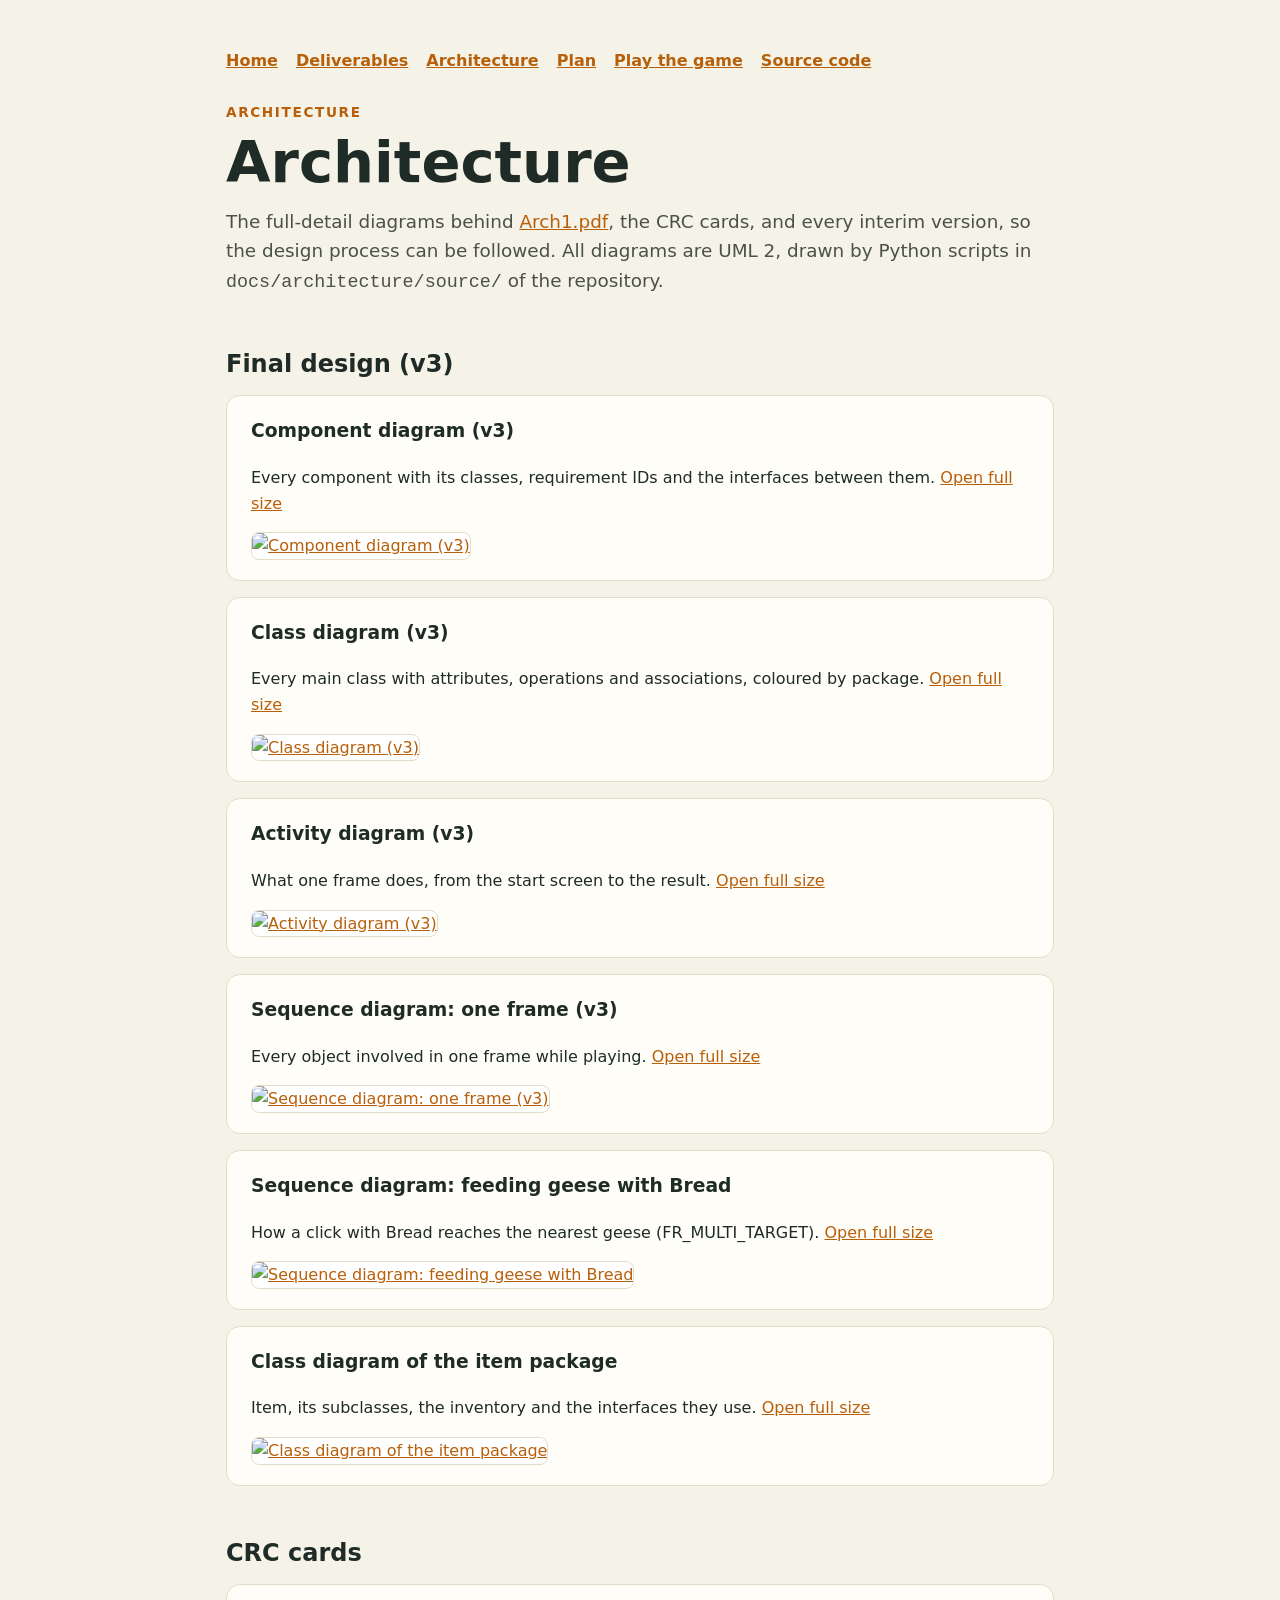
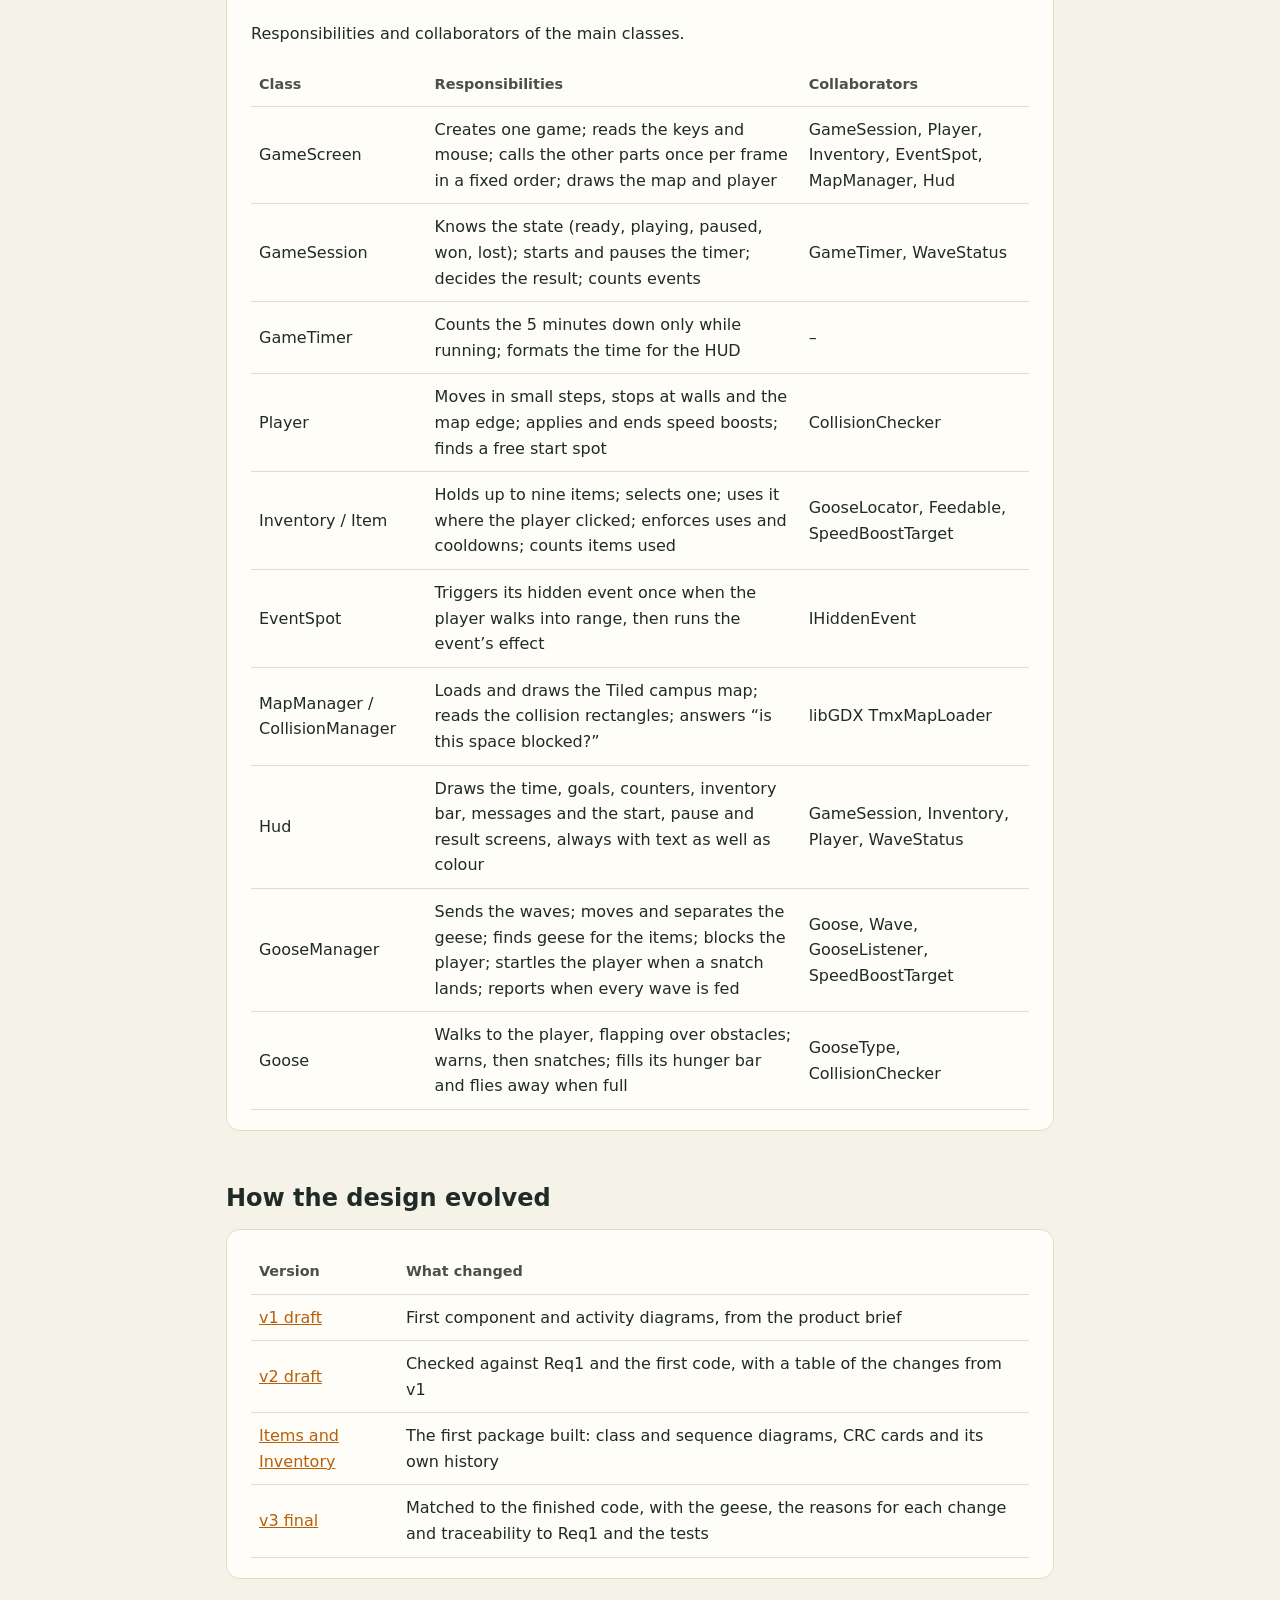
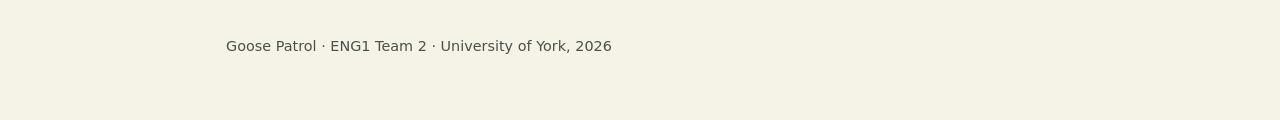
==== website/architecture.html @ 27325edb "Fix the review findings in the documents, licences and website - Arch1 printed at about 90% because " ====
<!doctype html>
<html lang="en">
<head>
  <meta charset="utf-8">
  <meta name="viewport" content="width=device-width, initial-scale=1">
  <title>Architecture · Goose Patrol</title>
  <meta name="description" content="Architecture of Goose Patrol: full UML diagrams, CRC cards and every interim version.">
  <style>
    :root {
      --bg: #f5f2e8;
      --card: #fffdf7;
      --text: #1e2b26;
      --muted: #4a5149;
      --accent: #b85f0a;
      --line: #e2dccb;
    }
    @media (prefers-color-scheme: dark) {
      :root {
        --bg: #1e2b26;
        --card: #26362f;
        --text: #f5f2e8;
        --muted: #c9d2c5;
        --accent: #f2a541;
        --line: #3a4a42;
      }
    }
    * { box-sizing: border-box; }
    body {
      margin: 0;
      background: var(--bg);
      color: var(--text);
      font-family: system-ui, -apple-system, "Segoe UI", Roboto, Arial, sans-serif;
      line-height: 1.6;
    }
    main { max-width: 860px; margin: 0 auto; padding: 48px 16px 64px; }
    .eyebrow {
      color: var(--accent);
      font-weight: 700;
      letter-spacing: 0.12em;
      text-transform: uppercase;
      font-size: 0.85rem;
      margin: 0;
    }
    h1 { font-size: clamp(2.4rem, 7vw, 3.6rem); line-height: 1.1; margin: 8px 0 12px; }
    h2 { font-size: 1.5rem; margin: 48px 0 12px; }
    .lead { font-size: 1.15rem; color: var(--muted); margin: 0; }
    .card {
      background: var(--card);
      border: 1px solid var(--line);
      border-radius: 14px;
      padding: 20px 24px;
    }
    ul { padding-left: 1.2rem; margin: 0; }
    .team { display: grid; grid-template-columns: repeat(auto-fill, minmax(150px, 1fr)); gap: 12px; padding: 0; list-style: none; }
    .team li { background: var(--card); border: 1px solid var(--line); border-radius: 10px; padding: 12px 16px; font-weight: 600; }
    table { width: 100%; border-collapse: collapse; }
    th, td { text-align: left; padding: 10px 8px; border-bottom: 1px solid var(--line); }
    th { color: var(--muted); font-weight: 600; font-size: 0.9rem; }
    .soon { color: var(--muted); font-style: italic; }
    a { color: var(--accent); }
    footer { margin-top: 56px; color: var(--muted); font-size: 0.9rem; }
    nav { display: flex; flex-wrap: wrap; gap: 8px 18px; margin: 0 0 28px; font-weight: 600; }
    .quick { display: grid; grid-template-columns: repeat(auto-fill, minmax(220px, 1fr)); gap: 12px; margin-top: 24px; }
    .quick a { display: block; background: var(--card); border: 1px solid var(--line); border-radius: 12px; padding: 14px 16px; text-decoration: none; font-weight: 600; }
    .quick span { display: block; color: var(--muted); font-weight: 400; font-size: 0.9rem; }
    img.figure { width: 100%; height: auto; background: #fff; border-radius: 8px; border: 1px solid var(--line); }
  </style>
</head>
<body>
  <main>
    <nav aria-label="Site">
      <a href="index.html">Home</a>
      <a href="index.html#deliverables">Deliverables</a>
      <a href="architecture.html">Architecture</a>
      <a href="plan.html">Plan</a>
      <a href="index.html#play">Play the game</a>
      <a href="https://github.com/E26180/ENG1-GoosePatrol-TeamN">Source code</a>
    </nav>
    <p class="eyebrow">Architecture</p>
    <h1>Architecture</h1>
    <p class="lead">The full-detail diagrams behind <a href="docs/Arch1.pdf">Arch1.pdf</a>, the CRC cards, and every interim version, so the design process can be followed. All diagrams are UML 2, drawn by Python scripts in <code>docs/architecture/source/</code> of the repository.</p>

    <h2>Final design (v3)</h2>
    <div class="card" style="margin-bottom:16px">
      <h3 style="margin-top:0">Component diagram (v3)</h3>
      <p>Every component with its classes, requirement IDs and the interfaces between them. <a href="architecture/final-component.svg">Open full size</a></p>
      <a href="architecture/final-component.svg"><img class="figure" src="architecture/final-component.svg" alt="Component diagram (v3)" loading="lazy"></a>
    </div>
    <div class="card" style="margin-bottom:16px">
      <h3 style="margin-top:0">Class diagram (v3)</h3>
      <p>Every main class with attributes, operations and associations, coloured by package. <a href="architecture/final-class.svg">Open full size</a></p>
      <a href="architecture/final-class.svg"><img class="figure" src="architecture/final-class.svg" alt="Class diagram (v3)" loading="lazy"></a>
    </div>
    <div class="card" style="margin-bottom:16px">
      <h3 style="margin-top:0">Activity diagram (v3)</h3>
      <p>What one frame does, from the start screen to the result. <a href="architecture/final-activity.svg">Open full size</a></p>
      <a href="architecture/final-activity.svg"><img class="figure" src="architecture/final-activity.svg" alt="Activity diagram (v3)" loading="lazy"></a>
    </div>
    <div class="card" style="margin-bottom:16px">
      <h3 style="margin-top:0">Sequence diagram: one frame (v3)</h3>
      <p>Every object involved in one frame while playing. <a href="architecture/final-sequence.svg">Open full size</a></p>
      <a href="architecture/final-sequence.svg"><img class="figure" src="architecture/final-sequence.svg" alt="Sequence diagram: one frame (v3)" loading="lazy"></a>
    </div>
    <div class="card" style="margin-bottom:16px">
      <h3 style="margin-top:0">Sequence diagram: feeding geese with Bread</h3>
      <p>How a click with Bread reaches the nearest geese (FR_MULTI_TARGET). <a href="architecture/items-sequence.svg">Open full size</a></p>
      <a href="architecture/items-sequence.svg"><img class="figure" src="architecture/items-sequence.svg" alt="Sequence diagram: feeding geese with Bread" loading="lazy"></a>
    </div>
    <div class="card" style="margin-bottom:16px">
      <h3 style="margin-top:0">Class diagram of the item package</h3>
      <p>Item, its subclasses, the inventory and the interfaces they use. <a href="architecture/items-class.svg">Open full size</a></p>
      <a href="architecture/items-class.svg"><img class="figure" src="architecture/items-class.svg" alt="Class diagram of the item package" loading="lazy"></a>
    </div>

    <h2>CRC cards</h2>
    <div class="card">
      <p>Responsibilities and collaborators of the main classes.</p>
      <table>
  
  <thead><tr><th>Class</th><th>Responsibilities</th><th>Collaborators</th></tr></thead>
  <tr><td>GameScreen</td><td>Creates one game; reads the keys and mouse; calls the other parts once per frame in a fixed order; draws the map and player</td><td>GameSession, Player, Inventory, EventSpot, MapManager, Hud</td></tr>
  <tr><td>GameSession</td><td>Knows the state (ready, playing, paused, won, lost); starts and pauses the timer; decides the result; counts events</td><td>GameTimer, WaveStatus</td></tr>
  <tr><td>GameTimer</td><td>Counts the 5 minutes down only while running; formats the time for the HUD</td><td>&ndash;</td></tr>
  <tr><td>Player</td><td>Moves in small steps, stops at walls and the map edge; applies and ends speed boosts; finds a free start spot</td><td>CollisionChecker</td></tr>
  <tr><td>Inventory / Item</td><td>Holds up to nine items; selects one; uses it where the player clicked; enforces uses and cooldowns; counts items used</td><td>GooseLocator, Feedable, SpeedBoostTarget</td></tr>
  <tr><td>EventSpot</td><td>Triggers its hidden event once when the player walks into range, then runs the event&rsquo;s effect</td><td>IHiddenEvent</td></tr>
  <tr><td>MapManager / CollisionManager</td><td>Loads and draws the Tiled campus map; reads the collision rectangles; answers &ldquo;is this space blocked?&rdquo;</td><td>libGDX TmxMapLoader</td></tr>
  <tr><td>Hud</td><td>Draws the time, goals, counters, inventory bar, messages and the start, pause and result screens, always with text as well as colour</td><td>GameSession, Inventory, Player, WaveStatus</td></tr>
  <tr><td>GooseManager</td><td>Sends the waves; moves and separates the geese; finds geese for the items; blocks the player; startles the player when a snatch lands; reports when every wave is fed</td><td>Goose, Wave, GooseListener, SpeedBoostTarget</td></tr>
  <tr><td>Goose</td><td>Walks to the player, flapping over obstacles; warns, then snatches; fills its hunger bar and flies away when full</td><td>GooseType, CollisionChecker</td></tr>
</table>

    </div>

    <h2>How the design evolved</h2>
    <div class="card">
      <table>
        <thead><tr><th scope="col">Version</th><th scope="col">What changed</th></tr></thead>
        <tbody>
          <tr><td><a href="architecture/v1-draft.pdf">v1 draft</a></td><td>First component and activity diagrams, from the product brief</td></tr>
          <tr><td><a href="architecture/v2-draft.pdf">v2 draft</a></td><td>Checked against Req1 and the first code, with a table of the changes from v1</td></tr>
          <tr><td><a href="architecture/items-subsystem.pdf">Items and Inventory</a></td><td>The first package built: class and sequence diagrams, CRC cards and its own history</td></tr>
          <tr><td><a href="docs/Arch1.pdf">v3 final</a></td><td>Matched to the finished code, with the geese, the reasons for each change and traceability to Req1 and the tests</td></tr>
        </tbody>
      </table>
    </div>

    <footer>Goose Patrol · ENG1 Team 2 · University of York, 2026</footer>
  </main>
</body>
</html>
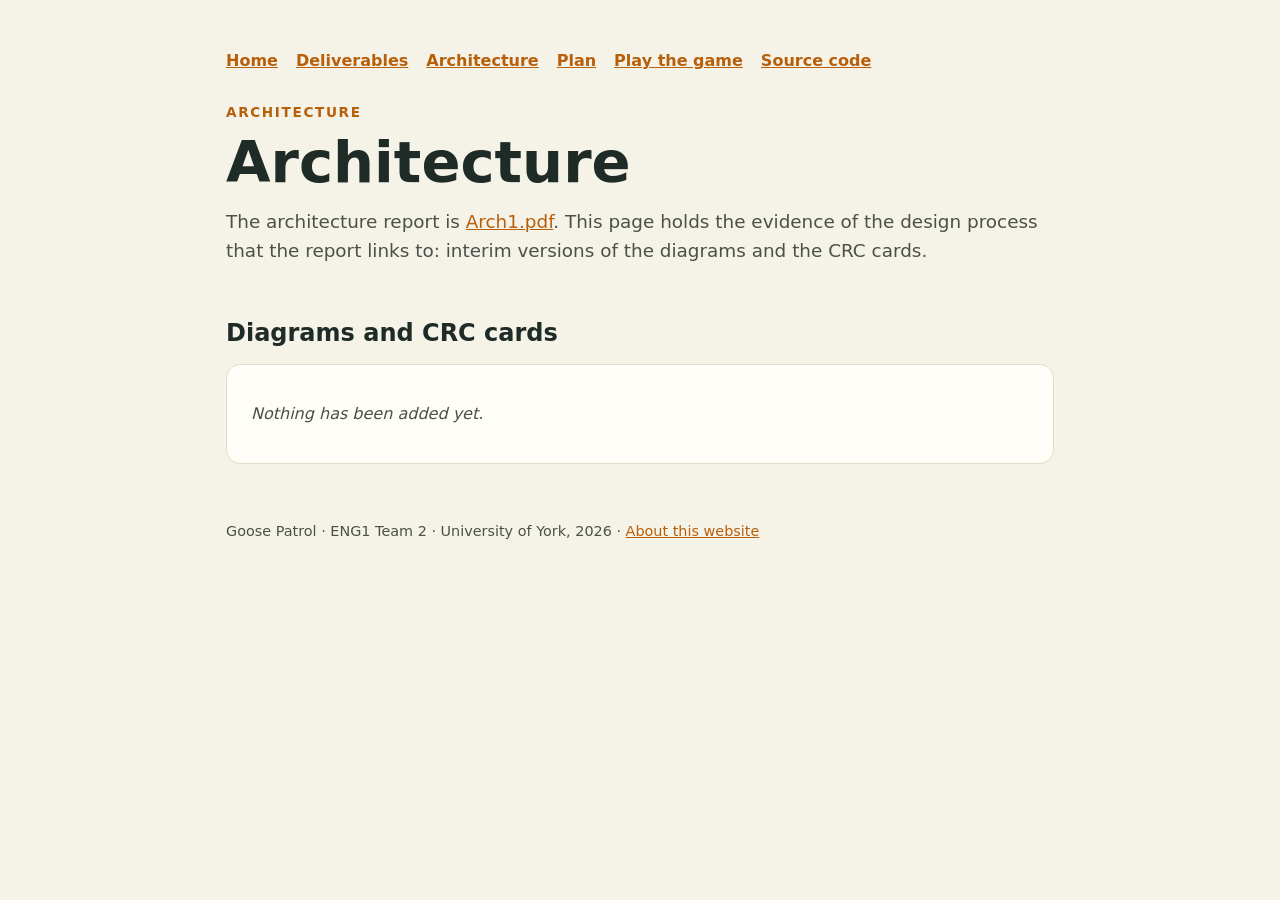
==== commit fd1b7bfa: "Show the team's own diagrams and plan snapshots on the website The architecture and plan pages liste" ====
--- a/website/architecture.html
+++ b/website/architecture.html
@@ -4,67 +4,8 @@
   <meta charset="utf-8">
   <meta name="viewport" content="width=device-width, initial-scale=1">
   <title>Architecture · Goose Patrol</title>
-  <meta name="description" content="Architecture of Goose Patrol: full UML diagrams, CRC cards and every interim version.">
-  <style>
-    :root {
-      --bg: #f5f2e8;
-      --card: #fffdf7;
-      --text: #1e2b26;
-      --muted: #4a5149;
-      --accent: #b85f0a;
-      --line: #e2dccb;
-    }
-    @media (prefers-color-scheme: dark) {
-      :root {
-        --bg: #1e2b26;
-        --card: #26362f;
-        --text: #f5f2e8;
-        --muted: #c9d2c5;
-        --accent: #f2a541;
-        --line: #3a4a42;
-      }
-    }
-    * { box-sizing: border-box; }
-    body {
-      margin: 0;
-      background: var(--bg);
-      color: var(--text);
-      font-family: system-ui, -apple-system, "Segoe UI", Roboto, Arial, sans-serif;
-      line-height: 1.6;
-    }
-    main { max-width: 860px; margin: 0 auto; padding: 48px 16px 64px; }
-    .eyebrow {
-      color: var(--accent);
-      font-weight: 700;
-      letter-spacing: 0.12em;
-      text-transform: uppercase;
-      font-size: 0.85rem;
-      margin: 0;
-    }
-    h1 { font-size: clamp(2.4rem, 7vw, 3.6rem); line-height: 1.1; margin: 8px 0 12px; }
-    h2 { font-size: 1.5rem; margin: 48px 0 12px; }
-    .lead { font-size: 1.15rem; color: var(--muted); margin: 0; }
-    .card {
-      background: var(--card);
-      border: 1px solid var(--line);
-      border-radius: 14px;
-      padding: 20px 24px;
-    }
-    ul { padding-left: 1.2rem; margin: 0; }
-    .team { display: grid; grid-template-columns: repeat(auto-fill, minmax(150px, 1fr)); gap: 12px; padding: 0; list-style: none; }
-    .team li { background: var(--card); border: 1px solid var(--line); border-radius: 10px; padding: 12px 16px; font-weight: 600; }
-    table { width: 100%; border-collapse: collapse; }
-    th, td { text-align: left; padding: 10px 8px; border-bottom: 1px solid var(--line); }
-    th { color: var(--muted); font-weight: 600; font-size: 0.9rem; }
-    .soon { color: var(--muted); font-style: italic; }
-    a { color: var(--accent); }
-    footer { margin-top: 56px; color: var(--muted); font-size: 0.9rem; }
-    nav { display: flex; flex-wrap: wrap; gap: 8px 18px; margin: 0 0 28px; font-weight: 600; }
-    .quick { display: grid; grid-template-columns: repeat(auto-fill, minmax(220px, 1fr)); gap: 12px; margin-top: 24px; }
-    .quick a { display: block; background: var(--card); border: 1px solid var(--line); border-radius: 12px; padding: 14px 16px; text-decoration: none; font-weight: 600; }
-    .quick span { display: block; color: var(--muted); font-weight: 400; font-size: 0.9rem; }
-    img.figure { width: 100%; height: auto; background: #fff; border-radius: 8px; border: 1px solid var(--line); }
-  </style>
+  <meta name="description" content="Architecture of Goose Patrol: the Arch1 report and the evidence of the design process.">
+  <link rel="stylesheet" href="style.css">
 </head>
 <body>
   <main>
@@ -78,74 +19,16 @@
     </nav>
     <p class="eyebrow">Architecture</p>
     <h1>Architecture</h1>
-    <p class="lead">The full-detail diagrams behind <a href="docs/Arch1.pdf">Arch1.pdf</a>, the CRC cards, and every interim version, so the design process can be followed. All diagrams are UML 2, drawn by Python scripts in <code>docs/architecture/source/</code> of the repository.</p>
+    <p class="lead">The architecture report is <a href="docs/Arch1.pdf">Arch1.pdf</a>. This page holds the evidence of the design process that the report links to: interim versions of the diagrams and the CRC cards.</p>
 
-    <h2>Final design (v3)</h2>
-    <div class="card" style="margin-bottom:16px">
-      <h3 style="margin-top:0">Component diagram (v3)</h3>
-      <p>Every component with its classes, requirement IDs and the interfaces between them. <a href="architecture/final-component.svg">Open full size</a></p>
-      <a href="architecture/final-component.svg"><img class="figure" src="architecture/final-component.svg" alt="Component diagram (v3)" loading="lazy"></a>
-    </div>
-    <div class="card" style="margin-bottom:16px">
-      <h3 style="margin-top:0">Class diagram (v3)</h3>
-      <p>Every main class with attributes, operations and associations, coloured by package. <a href="architecture/final-class.svg">Open full size</a></p>
-      <a href="architecture/final-class.svg"><img class="figure" src="architecture/final-class.svg" alt="Class diagram (v3)" loading="lazy"></a>
-    </div>
-    <div class="card" style="margin-bottom:16px">
-      <h3 style="margin-top:0">Activity diagram (v3)</h3>
-      <p>What one frame does, from the start screen to the result. <a href="architecture/final-activity.svg">Open full size</a></p>
-      <a href="architecture/final-activity.svg"><img class="figure" src="architecture/final-activity.svg" alt="Activity diagram (v3)" loading="lazy"></a>
-    </div>
-    <div class="card" style="margin-bottom:16px">
-      <h3 style="margin-top:0">Sequence diagram: one frame (v3)</h3>
-      <p>Every object involved in one frame while playing. <a href="architecture/final-sequence.svg">Open full size</a></p>
-      <a href="architecture/final-sequence.svg"><img class="figure" src="architecture/final-sequence.svg" alt="Sequence diagram: one frame (v3)" loading="lazy"></a>
-    </div>
-    <div class="card" style="margin-bottom:16px">
-      <h3 style="margin-top:0">Sequence diagram: feeding geese with Bread</h3>
-      <p>How a click with Bread reaches the nearest geese (FR_MULTI_TARGET). <a href="architecture/items-sequence.svg">Open full size</a></p>
-      <a href="architecture/items-sequence.svg"><img class="figure" src="architecture/items-sequence.svg" alt="Sequence diagram: feeding geese with Bread" loading="lazy"></a>
-    </div>
-    <div class="card" style="margin-bottom:16px">
-      <h3 style="margin-top:0">Class diagram of the item package</h3>
-      <p>Item, its subclasses, the inventory and the interfaces they use. <a href="architecture/items-class.svg">Open full size</a></p>
-      <a href="architecture/items-class.svg"><img class="figure" src="architecture/items-class.svg" alt="Class diagram of the item package" loading="lazy"></a>
+    <h2>Diagrams and CRC cards</h2>
+    <div id="architecture-files">
+      <div class="card"><p class="soon">Nothing has been added yet.</p></div>
     </div>
 
-    <h2>CRC cards</h2>
-    <div class="card">
-      <p>Responsibilities and collaborators of the main classes.</p>
-      <table>
-  
-  <thead><tr><th>Class</th><th>Responsibilities</th><th>Collaborators</th></tr></thead>
-  <tr><td>GameScreen</td><td>Creates one game; reads the keys and mouse; calls the other parts once per frame in a fixed order; draws the map and player</td><td>GameSession, Player, Inventory, EventSpot, MapManager, Hud</td></tr>
-  <tr><td>GameSession</td><td>Knows the state (ready, playing, paused, won, lost); starts and pauses the timer; decides the result; counts events</td><td>GameTimer, WaveStatus</td></tr>
-  <tr><td>GameTimer</td><td>Counts the 5 minutes down only while running; formats the time for the HUD</td><td>&ndash;</td></tr>
-  <tr><td>Player</td><td>Moves in small steps, stops at walls and the map edge; applies and ends speed boosts; finds a free start spot</td><td>CollisionChecker</td></tr>
-  <tr><td>Inventory / Item</td><td>Holds up to nine items; selects one; uses it where the player clicked; enforces uses and cooldowns; counts items used</td><td>GooseLocator, Feedable, SpeedBoostTarget</td></tr>
-  <tr><td>EventSpot</td><td>Triggers its hidden event once when the player walks into range, then runs the event&rsquo;s effect</td><td>IHiddenEvent</td></tr>
-  <tr><td>MapManager / CollisionManager</td><td>Loads and draws the Tiled campus map; reads the collision rectangles; answers &ldquo;is this space blocked?&rdquo;</td><td>libGDX TmxMapLoader</td></tr>
-  <tr><td>Hud</td><td>Draws the time, goals, counters, inventory bar, messages and the start, pause and result screens, always with text as well as colour</td><td>GameSession, Inventory, Player, WaveStatus</td></tr>
-  <tr><td>GooseManager</td><td>Sends the waves; moves and separates the geese; finds geese for the items; blocks the player; startles the player when a snatch lands; reports when every wave is fed</td><td>Goose, Wave, GooseListener, SpeedBoostTarget</td></tr>
-  <tr><td>Goose</td><td>Walks to the player, flapping over obstacles; warns, then snatches; fills its hunger bar and flies away when full</td><td>GooseType, CollisionChecker</td></tr>
-</table>
-
-    </div>
-
-    <h2>How the design evolved</h2>
-    <div class="card">
-      <table>
-        <thead><tr><th scope="col">Version</th><th scope="col">What changed</th></tr></thead>
-        <tbody>
-          <tr><td><a href="architecture/v1-draft.pdf">v1 draft</a></td><td>First component and activity diagrams, from the product brief</td></tr>
-          <tr><td><a href="architecture/v2-draft.pdf">v2 draft</a></td><td>Checked against Req1 and the first code, with a table of the changes from v1</td></tr>
-          <tr><td><a href="architecture/items-subsystem.pdf">Items and Inventory</a></td><td>The first package built: class and sequence diagrams, CRC cards and its own history</td></tr>
-          <tr><td><a href="docs/Arch1.pdf">v3 final</a></td><td>Matched to the finished code, with the geese, the reasons for each change and traceability to Req1 and the tests</td></tr>
-        </tbody>
-      </table>
-    </div>
-
-    <footer>Goose Patrol · ENG1 Team 2 · University of York, 2026</footer>
+    <footer>Goose Patrol · ENG1 Team 2 · University of York, 2026 · <a href="index.html#ai">About this website</a></footer>
   </main>
+  <script src="gallery.js"></script>
+  <script>showGallery("architecture", "architecture-files");</script>
 </body>
 </html>
--- a/website/style.css
+++ b/website/style.css
@@ -0,0 +1,61 @@
+:root {
+  --bg: #f5f2e8;
+  --card: #fffdf7;
+  --text: #1e2b26;
+  --muted: #4a5149;
+  --accent: #b85f0a;
+  --line: #e2dccb;
+}
+@media (prefers-color-scheme: dark) {
+  :root {
+    --bg: #1e2b26;
+    --card: #26362f;
+    --text: #f5f2e8;
+    --muted: #c9d2c5;
+    --accent: #f2a541;
+    --line: #3a4a42;
+  }
+}
+* { box-sizing: border-box; }
+body {
+  margin: 0;
+  background: var(--bg);
+  color: var(--text);
+  font-family: system-ui, -apple-system, "Segoe UI", Roboto, Arial, sans-serif;
+  line-height: 1.6;
+}
+main { max-width: 860px; margin: 0 auto; padding: 48px 16px 64px; }
+.eyebrow {
+  color: var(--accent);
+  font-weight: 700;
+  letter-spacing: 0.12em;
+  text-transform: uppercase;
+  font-size: 0.85rem;
+  margin: 0;
+}
+h1 { font-size: clamp(2.4rem, 7vw, 3.6rem); line-height: 1.1; margin: 8px 0 12px; }
+h2 { font-size: 1.5rem; margin: 48px 0 12px; }
+h3 { margin: 0 0 8px; }
+.lead { font-size: 1.15rem; color: var(--muted); margin: 0; }
+.card {
+  background: var(--card);
+  border: 1px solid var(--line);
+  border-radius: 14px;
+  padding: 20px 24px;
+  margin-bottom: 16px;
+}
+ul { padding-left: 1.2rem; margin: 0; }
+.team { display: grid; grid-template-columns: repeat(auto-fill, minmax(150px, 1fr)); gap: 12px; padding: 0; list-style: none; }
+.team li { background: var(--card); border: 1px solid var(--line); border-radius: 10px; padding: 12px 16px; font-weight: 600; }
+table { width: 100%; border-collapse: collapse; }
+th, td { text-align: left; padding: 10px 8px; border-bottom: 1px solid var(--line); vertical-align: top; }
+th { color: var(--muted); font-weight: 600; font-size: 0.9rem; }
+.soon { color: var(--muted); font-style: italic; }
+a { color: var(--accent); }
+footer { margin-top: 56px; color: var(--muted); font-size: 0.9rem; }
+nav { display: flex; flex-wrap: wrap; gap: 8px 18px; margin: 0 0 28px; font-weight: 600; }
+.quick { display: grid; grid-template-columns: repeat(auto-fill, minmax(220px, 1fr)); gap: 12px; margin-top: 24px; }
+.quick a { display: block; background: var(--card); border: 1px solid var(--line); border-radius: 12px; padding: 14px 16px; text-decoration: none; font-weight: 600; }
+.quick span { display: block; color: var(--muted); font-weight: 400; font-size: 0.9rem; }
+img.figure { width: 100%; height: auto; background: #fff; border-radius: 8px; border: 1px solid var(--line); }
+code { overflow-wrap: anywhere; }
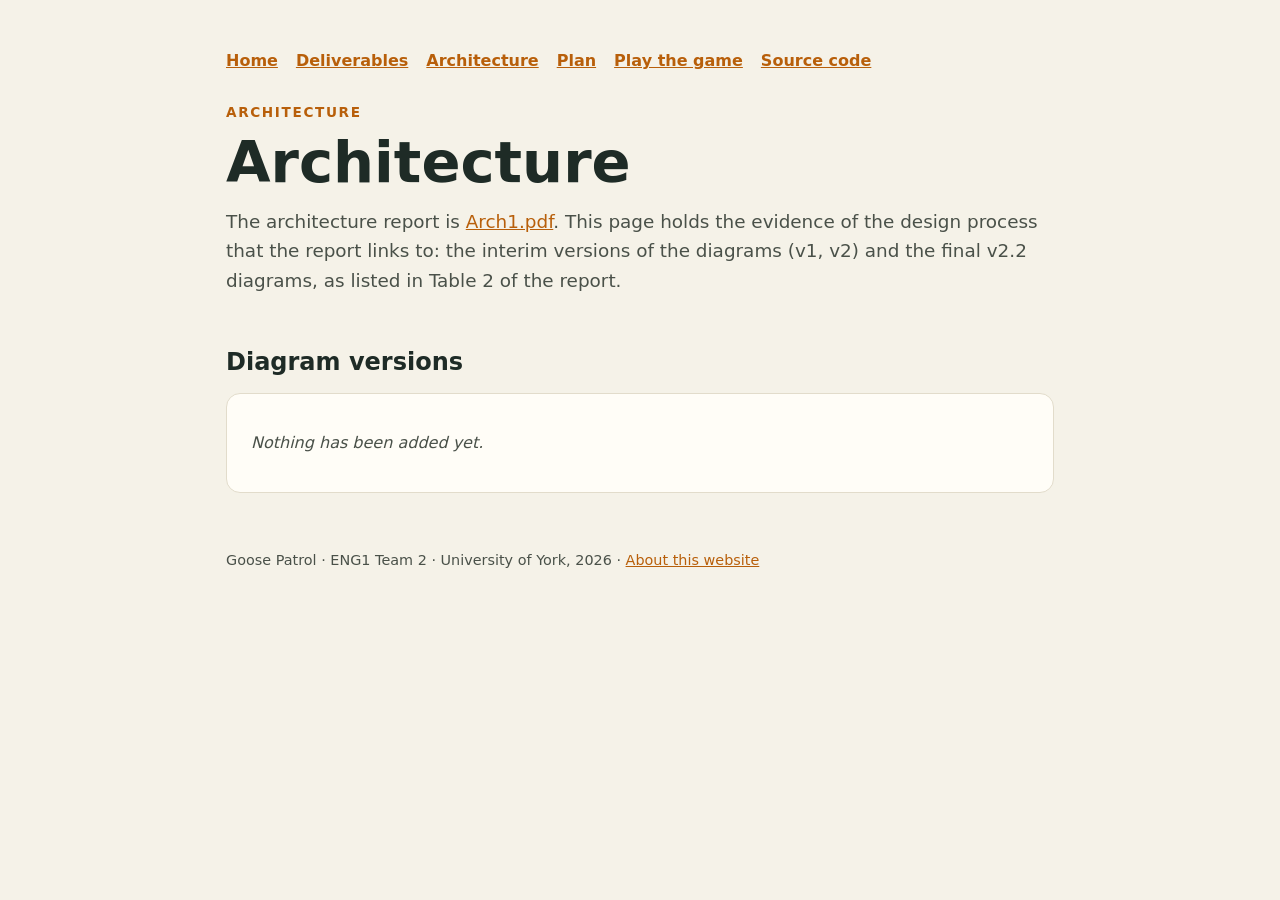
==== commit ac6ffbec: "Add the team's diagram versions and Gantt snapshot to the website" ====
--- a/website/architecture.html
+++ b/website/architecture.html
@@ -19,9 +19,9 @@
     </nav>
     <p class="eyebrow">Architecture</p>
     <h1>Architecture</h1>
-    <p class="lead">The architecture report is <a href="docs/Arch1.pdf">Arch1.pdf</a>. This page holds the evidence of the design process that the report links to: interim versions of the diagrams and the CRC cards.</p>
+    <p class="lead">The architecture report is <a href="docs/Arch1.pdf">Arch1.pdf</a>. This page holds the evidence of the design process that the report links to: the interim versions of the diagrams (v1, v2) and the final v2.2 diagrams, as listed in Table 2 of the report.</p>
 
-    <h2>Diagrams and CRC cards</h2>
+    <h2>Diagram versions</h2>
     <div id="architecture-files">
       <div class="card"><p class="soon">Nothing has been added yet.</p></div>
     </div>
